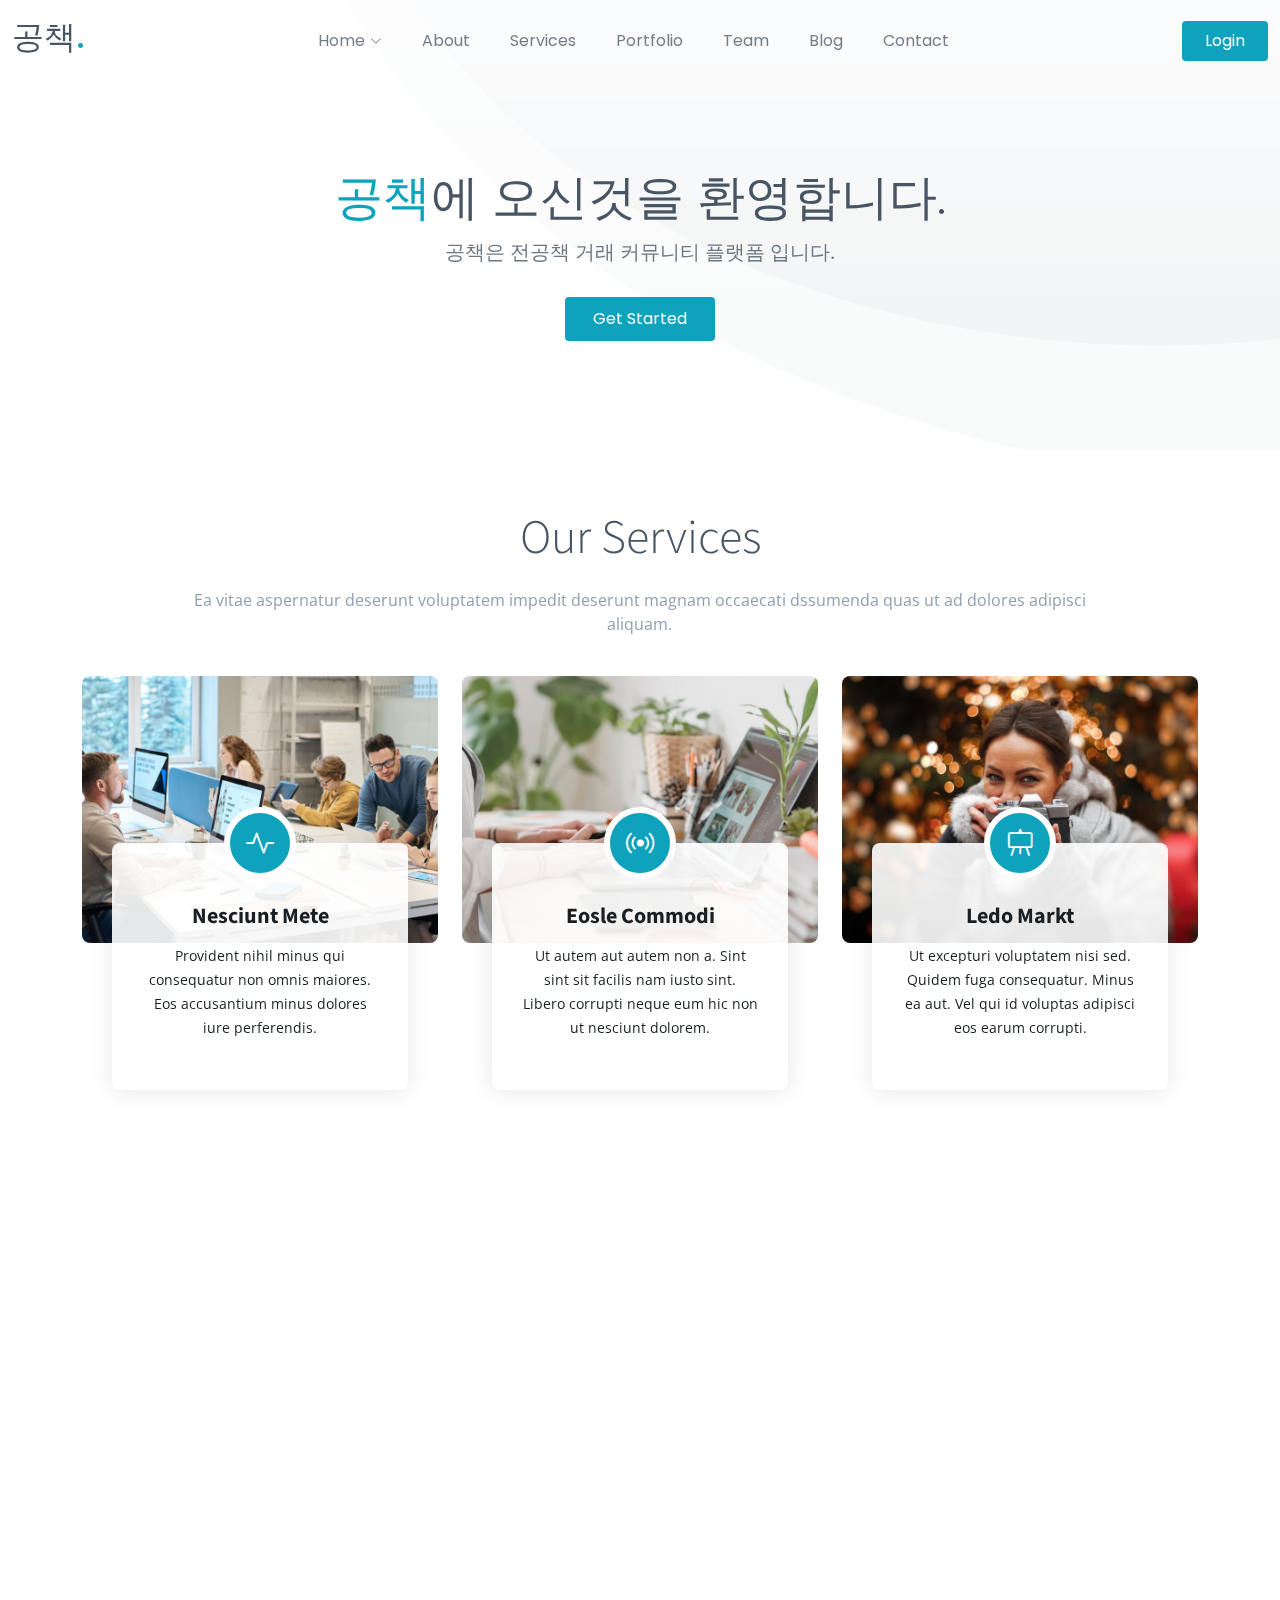
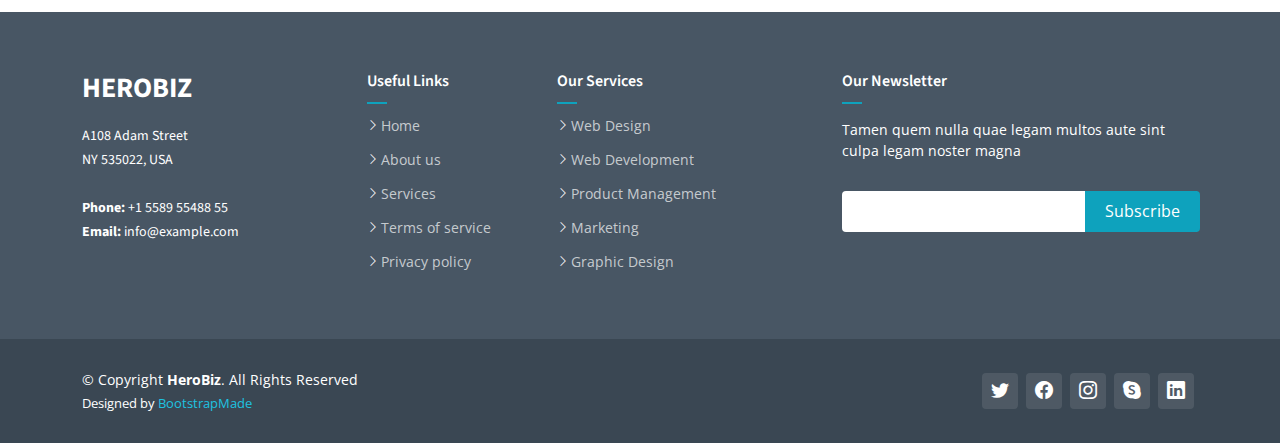
==== noteBook_Markup/HeroBiz/index.html @ c150d052 "FEAT: 추가 MarkUp" ====
<!DOCTYPE html>
<html lang="en">

<head>
  <meta charset="utf-8">
  <meta content="width=device-width, initial-scale=1.0" name="viewport">

  <title>NoteBook - Project</title>
  <meta content="" name="description">
  <meta content="" name="keywords">

  <!-- Favicons -->
  <link href="assets/img/favicon.png" rel="icon">
  <link href="assets/img/apple-touch-icon.png" rel="apple-touch-icon">

  <!-- Google Fonts -->
  <link rel="preconnect" href="https://fonts.googleapis.com">
  <link rel="preconnect" href="https://fonts.gstatic.com" crossorigin>
  <link href="https://fonts.googleapis.com/css2?family=Open+Sans:ital,wght@0,300;0,400;0,500;0,600;0,700;1,300;1,400;1,500;1,600;1,700&family=Poppins:ital,wght@0,300;0,400;0,500;0,600;0,700;1,300;1,400;1,500;1,600;1,700&family=Source+Sans+Pro:ital,wght@0,300;0,400;0,600;0,700;1,300;1,400;1,600;1,700&display=swap" rel="stylesheet">

  <!-- Vendor CSS Files -->
  <link href="assets/vendor/bootstrap/css/bootstrap.min.css" rel="stylesheet">
  <link href="assets/vendor/bootstrap-icons/bootstrap-icons.css" rel="stylesheet">
  <link href="assets/vendor/aos/aos.css" rel="stylesheet">
  <link href="assets/vendor/glightbox/css/glightbox.min.css" rel="stylesheet">
  <link href="assets/vendor/swiper/swiper-bundle.min.css" rel="stylesheet">

  <!-- Variables CSS Files. Uncomment your preferred color scheme -->
  <link href="assets/css/variables.css" rel="stylesheet">

  <!-- Template Main CSS File -->
  <link href="assets/css/main.css" rel="stylesheet">
</head>

<body>

  <!-- ======= Header ======= -->
  <header id="header" class="header fixed-top" data-scrollto-offset="0">
    <div class="container-fluid d-flex align-items-center justify-content-between">

      <a href="index.html" class="logo d-flex align-items-center scrollto me-auto me-lg-0">
        <!-- Uncomment the line below if you also wish to use an image logo -->
        <!-- <img src="assets/img/logo.png" alt=""> -->
        <h1>공책<span>.</span></h1>
      </a>

      <nav id="navbar" class="navbar">
        <ul>

          <li class="dropdown"><a href="#"><span>Home</span> <i class="bi bi-chevron-down dropdown-indicator"></i></a>
            <ul>
              <li><a href="index.html">Home 1 - index.html</a></li>
              <li><a href="index-2.html">Home 2 - index-2.html</a></li>
              <li><a href="index-3.html">Home 3 - index-3.html</a></li>
              <li><a href="index-4.html" class="active">Home 4 - index-4.html</a></li>
            </ul>
          </li>

          <li><a class="nav-link scrollto" href="index.html#about">About</a></li>
          <li><a class="nav-link scrollto" href="index.html#services">Services</a></li>
          <li><a class="nav-link scrollto" href="index.html#portfolio">Portfolio</a></li>
          <li><a class="nav-link scrollto" href="index.html#team">Team</a></li>
          <li><a href="blog.html">Blog</a></li>
          <li><a class="nav-link scrollto" href="index.html#contact">Contact</a></li>
        </ul>
        <i class="bi bi-list mobile-nav-toggle d-none"></i>
      </nav><!-- .navbar -->

      <a class="btn-getstarted scrollto" href="index.html#about">Login</a>

    </div>
  </header><!-- End Header -->

  <section id="hero-static" class="hero-static d-flex align-items-center">
    <div class="container d-flex flex-column justify-content-center align-items-center text-center position-relative" data-aos="zoom-out">
      <h2><span>공책</span>에 오신것을 환영합니다.</h2>
      <p>공책은 전공책 거래 커뮤니티 플랫폼 입니다.</p>
      <div class="d-flex">
        <a href="#about" class="btn-get-started scrollto">Get Started</a>
      </div>
    </div>
  </section>

  <main id="main">

    <!-- ======= Services Section ======= -->
    <section id="services" class="services">
      <div class="container" data-aos="fade-up">

        <div class="section-header">
          <h2>Our Services</h2>
          <p>Ea vitae aspernatur deserunt voluptatem impedit deserunt magnam occaecati dssumenda quas ut ad dolores adipisci aliquam.</p>
        </div>

        <div class="row gy-5">

          <div class="col-xl-4 col-md-6" data-aos="zoom-in" data-aos-delay="200">
            <div class="service-item">
              <div class="img">
                <img src="assets/img/services-1.jpg" class="img-fluid" alt="">
              </div>
              <div class="details position-relative">
                <div class="icon">
                  <i class="bi bi-activity"></i>
                </div>
                <a href="#" class="stretched-link">
                  <h3>Nesciunt Mete</h3>
                </a>
                <p>Provident nihil minus qui consequatur non omnis maiores. Eos accusantium minus dolores iure perferendis.</p>
              </div>
            </div>
          </div><!-- End Service Item -->

          <div class="col-xl-4 col-md-6" data-aos="zoom-in" data-aos-delay="300">
            <div class="service-item">
              <div class="img">
                <img src="assets/img/services-2.jpg" class="img-fluid" alt="">
              </div>
              <div class="details position-relative">
                <div class="icon">
                  <i class="bi bi-broadcast"></i>
                </div>
                <a href="#" class="stretched-link">
                  <h3>Eosle Commodi</h3>
                </a>
                <p>Ut autem aut autem non a. Sint sint sit facilis nam iusto sint. Libero corrupti neque eum hic non ut nesciunt dolorem.</p>
              </div>
            </div>
          </div><!-- End Service Item -->

          <div class="col-xl-4 col-md-6" data-aos="zoom-in" data-aos-delay="400">
            <div class="service-item">
              <div class="img">
                <img src="assets/img/services-3.jpg" class="img-fluid" alt="">
              </div>
              <div class="details position-relative">
                <div class="icon">
                  <i class="bi bi-easel"></i>
                </div>
                <a href="#" class="stretched-link">
                  <h3>Ledo Markt</h3>
                </a>
                <p>Ut excepturi voluptatem nisi sed. Quidem fuga consequatur. Minus ea aut. Vel qui id voluptas adipisci eos earum corrupti.</p>
              </div>
            </div>
          </div><!-- End Service Item -->

          <div class="col-xl-4 col-md-6" data-aos="zoom-in" data-aos-delay="500">
            <div class="service-item">
              <div class="img">
                <img src="assets/img/services-4.jpg" class="img-fluid" alt="">
              </div>
              <div class="details position-relative">
                <div class="icon">
                  <i class="bi bi-bounding-box-circles"></i>
                </div>
                <a href="#" class="stretched-link">
                  <h3>Asperiores Commodit</h3>
                </a>
                <p>Non et temporibus minus omnis sed dolor esse consequatur. Cupiditate sed error ea fuga sit provident adipisci neque.</p>
                <a href="#" class="stretched-link"></a>
              </div>
            </div>
          </div><!-- End Service Item -->

          <div class="col-xl-4 col-md-6" data-aos="zoom-in" data-aos-delay="600">
            <div class="service-item">
              <div class="img">
                <img src="assets/img/services-5.jpg" class="img-fluid" alt="">
              </div>
              <div class="details position-relative">
                <div class="icon">
                  <i class="bi bi-calendar4-week"></i>
                </div>
                <a href="#" class="stretched-link">
                  <h3>Velit Doloremque</h3>
                </a>
                <p>Cumque et suscipit saepe. Est maiores autem enim facilis ut aut ipsam corporis aut. Sed animi at autem alias eius labore.</p>
                <a href="#" class="stretched-link"></a>
              </div>
            </div>
          </div><!-- End Service Item -->

          <div class="col-xl-4 col-md-6" data-aos="zoom-in" data-aos-delay="700">
            <div class="service-item">
              <div class="img">
                <img src="assets/img/services-6.jpg" class="img-fluid" alt="">
              </div>
              <div class="details position-relative">
                <div class="icon">
                  <i class="bi bi-chat-square-text"></i>
                </div>
                <a href="#" class="stretched-link">
                  <h3>Dolori Architecto</h3>
                </a>
                <p>Hic molestias ea quibusdam eos. Fugiat enim doloremque aut neque non et debitis iure. Corrupti recusandae ducimus enim.</p>
                <a href="#" class="stretched-link"></a>
              </div>
            </div>
          </div><!-- End Service Item -->

        </div>
      </div>
    </section><!-- End Services Section -->

  </main><!-- End #main -->

  <!-- ======= Footer ======= -->
  <footer id="footer" class="footer">

    <div class="footer-content">
      <div class="container">
        <div class="row">

          <div class="col-lg-3 col-md-6">
            <div class="footer-info">
              <h3>HeroBiz</h3>
              <p>
                A108 Adam Street <br>
                NY 535022, USA<br><br>
                <strong>Phone:</strong> +1 5589 55488 55<br>
                <strong>Email:</strong> info@example.com<br>
              </p>
            </div>
          </div>

          <div class="col-lg-2 col-md-6 footer-links">
            <h4>Useful Links</h4>
            <ul>
              <li><i class="bi bi-chevron-right"></i> <a href="#">Home</a></li>
              <li><i class="bi bi-chevron-right"></i> <a href="#">About us</a></li>
              <li><i class="bi bi-chevron-right"></i> <a href="#">Services</a></li>
              <li><i class="bi bi-chevron-right"></i> <a href="#">Terms of service</a></li>
              <li><i class="bi bi-chevron-right"></i> <a href="#">Privacy policy</a></li>
            </ul>
          </div>

          <div class="col-lg-3 col-md-6 footer-links">
            <h4>Our Services</h4>
            <ul>
              <li><i class="bi bi-chevron-right"></i> <a href="#">Web Design</a></li>
              <li><i class="bi bi-chevron-right"></i> <a href="#">Web Development</a></li>
              <li><i class="bi bi-chevron-right"></i> <a href="#">Product Management</a></li>
              <li><i class="bi bi-chevron-right"></i> <a href="#">Marketing</a></li>
              <li><i class="bi bi-chevron-right"></i> <a href="#">Graphic Design</a></li>
            </ul>
          </div>

          <div class="col-lg-4 col-md-6 footer-newsletter">
            <h4>Our Newsletter</h4>
            <p>Tamen quem nulla quae legam multos aute sint culpa legam noster magna</p>
            <form action="" method="post">
              <input type="email" name="email"><input type="submit" value="Subscribe">
            </form>

          </div>

        </div>
      </div>
    </div>

    <div class="footer-legal text-center">
      <div class="container d-flex flex-column flex-lg-row justify-content-center justify-content-lg-between align-items-center">

        <div class="d-flex flex-column align-items-center align-items-lg-start">
          <div class="copyright">
            &copy; Copyright <strong><span>HeroBiz</span></strong>. All Rights Reserved
          </div>
          <div class="credits">
            <!-- All the links in the footer should remain intact. -->
            <!-- You can delete the links only if you purchased the pro version. -->
            <!-- Licensing information: https://bootstrapmade.com/license/ -->
            <!-- Purchase the pro version with working PHP/AJAX contact form: https://bootstrapmade.com/herobiz-bootstrap-business-template/ -->
            Designed by <a href="https://bootstrapmade.com/">BootstrapMade</a>
          </div>
        </div>

        <div class="social-links order-first order-lg-last mb-3 mb-lg-0">
          <a href="#" class="twitter"><i class="bi bi-twitter"></i></a>
          <a href="#" class="facebook"><i class="bi bi-facebook"></i></a>
          <a href="#" class="instagram"><i class="bi bi-instagram"></i></a>
          <a href="#" class="google-plus"><i class="bi bi-skype"></i></a>
          <a href="#" class="linkedin"><i class="bi bi-linkedin"></i></a>
        </div>

      </div>
    </div>

  </footer><!-- End Footer -->

  <a href="#" class="scroll-top d-flex align-items-center justify-content-center"><i class="bi bi-arrow-up-short"></i></a>

  <div id="preloader"></div>

  <!-- Vendor JS Files -->
  <script src="assets/vendor/bootstrap/js/bootstrap.bundle.min.js"></script>
  <script src="assets/vendor/aos/aos.js"></script>
  <script src="assets/vendor/glightbox/js/glightbox.min.js"></script>
  <script src="assets/vendor/isotope-layout/isotope.pkgd.min.js"></script>
  <script src="assets/vendor/swiper/swiper-bundle.min.js"></script>
  <script src="assets/vendor/php-email-form/validate.js"></script>

  <!-- Template Main JS File -->
  <script src="assets/js/main.js"></script>

</body>

</html>
---- noteBook_Markup/HeroBiz/assets/css/variables.css ----
/**
* Template Name: HeroBiz
* File: variables.css
* Description: Easily customize colors, typography, and other repetitive properties used in the template main stylesheet file main.css
* 
* Template URL: https://bootstrapmade.com/herobiz-bootstrap-business-template/
* Author: BootstrapMade.com
* License: https://bootstrapmade.com/license/
* 
* Contents:
* 1. HeroBiz template variables 
* 2. Override default Bootstrap variables
* 3. Set color and background class names
*
* Learn more about CSS variables at https://developer.mozilla.org/en-US/docs/Web/CSS/Using_CSS_custom_properties
*/

/*--------------------------------------------------------------
# 1. HeroBiz template variables 
--------------------------------------------------------------*/
:root {

  /* Fonts */
  --font-default: 'Open Sans', system-ui, -apple-system, "Segoe UI", Roboto, "Helvetica Neue", Arial, "Noto Sans", "Liberation Sans", sans-serif, "Apple Color Emoji", "Segoe UI Emoji", "Segoe UI Symbol", "Noto Color Emoji";
  --font-primary: 'Source Sans Pro', sans-serif;
  --font-secondary: 'Poppins', sans-serif;

  /* Colors */
  /* The *-rgb color names are simply the RGB converted value of the corresponding color for use in the rgba() function */

  /* Default text color */
  --color-default: #1a1f24;
  --color-default-rgb: 26, 31, 36;

  /* Defult links color */
  --color-links: #0ea2bd;
  --color-links-hover: #1ec3e0;

  /* Primay colors */
  --color-primary: #0ea2bd;
  --color-primary-light: #1ec3e0;
  --color-primary-dark: #0189a1;

  --color-primary-rgb: 14, 162, 189;
  --color-primary-light-rgb: 30, 195, 224;
  --color-primary-dark-rgb: 1, 137, 161;

  /* Secondary colors */
  --color-secondary: #485664;
  --color-secondary-light: #8f9fae;
  --color-secondary-dark: #3a4753;

  --color-secondary-rgb: 72, 86, 100;
  --color-secondary-light-rgb: 143, 159, 174;
  --color-secondary-dark-rgb: 58, 71, 83;

  /* General colors */
  --color-blue: #0d6efd;
  --color-blue-rgb: 13, 110, 253;

  --color-indigo: #6610f2;
  --color-indigo-rgb: 102, 16, 242;

  --color-purple: #6f42c1;
  --color-purple-rgb: 111, 66, 193;

  --color-pink: #f3268c;
  --color-pink-rgb: 243, 38, 140;

  --color-red: #df1529;
  --color-red-rgb: 223, 21, 4;

  --color-orange: #fd7e14;
  --color-orange-rgb: 253, 126, 20;

  --color-yellow: #ffc107;
  --color-yellow-rgb: 255, 193, 7;

  --color-green: #059652;
  --color-green-rgb: 5, 150, 82;

  --color-teal: #20c997;
  --color-teal-rgb: 32, 201, 151;

  --color-cyan: #0dcaf0;
  --color-cyan-rgb: 13, 202, 240;

  --color-white: #ffffff;
  --color-white-rgb: 255, 255, 255;

  --color-gray: #6c757d;
  --color-gray-rgb: 108, 117, 125;

  --color-black: #000000;
  --color-black-rgb: 0, 0, 0;
  
}

/*--------------------------------------------------------------
# 2. Override default Bootstrap variables
--------------------------------------------------------------*/
:root {

  --bs-blue: var(--color-blue);
  --bs-indigo: var(--color-indigo);
  --bs-purple: var(--color-purple);
  --bs-pink: var(--color-pink);
  --bs-red: var(--color-red);
  --bs-orange: var(--color-orange);
  --bs-yellow: var(--color-yellow);
  --bs-green: var(--color-green);
  --bs-teal: var(--color-teal);
  --bs-cyan: var(--color-cyan);
  --bs-white: var(--color-white);
  --bs-gray: var(--color-gray);
  --bs-gray-dark: #343a40;
  --bs-gray-100: #f8f9fa;
  --bs-gray-200: #e9ecef;
  --bs-gray-300: #dee2e6;
  --bs-gray-400: #ced4da;
  --bs-gray-500: #adb5bd;
  --bs-gray-600: #6c757d;
  --bs-gray-700: #495057;
  --bs-gray-800: #343a40;
  --bs-gray-900: #212529;
  --bs-primary: var(--color-blue);
  --bs-secondary: var(--color-blue);
  --bs-success: #198754;
  --bs-info: #0dcaf0;
  --bs-warning: #ffc107;
  --bs-danger: #dc3545;
  --bs-light: #f8f9fa;
  --bs-dark: #212529;
  --bs-primary-rgb: var(--color-primary-rgb);
  --bs-secondary-rgb: var(--color-secondary-rgb);
  --bs-success-rgb: 25, 135, 84;
  --bs-info-rgb: 13, 202, 240;
  --bs-warning-rgb: 255, 193, 7;
  --bs-danger-rgb: 220, 53, 69;
  --bs-light-rgb: 248, 249, 250;
  --bs-dark-rgb: 33, 37, 41;
  --bs-white-rgb: var(--color-white-rgb);
  --bs-black-rgb: var(--color-black-rgb);
  --bs-body-color-rgb: var(--color-default-rgb);
  --bs-body-bg-rgb: 255, 255, 255;
  --bs-font-sans-serif: var(--font-default);
  --bs-font-monospace: SFMono-Regular, Menlo, Monaco, Consolas, "Liberation Mono", "Courier New", monospace;
  --bs-gradient: linear-gradient(180deg, rgba(255, 255, 255, 0.15), rgba(255, 255, 255, 0));
  --bs-body-font-family: var(--font-default);
  --bs-body-font-size: 1rem;
  --bs-body-font-weight: 400;
  --bs-body-line-height: 1.5;
  --bs-body-color: var(--color-default);
  --bs-body-bg: #fff;

}

/*--------------------------------------------------------------
# 3. Set color and background class names
--------------------------------------------------------------*/
/* Fonts */
.font-default { font-family: var(--font-default) !important; }
.font-primary { font-family: var(--font-primary) !important;}
.font-secondary { font-family: var(--font-secondary) !important; }

/* Text Colors */
.color-default { color: var(--color-default) !important; }
.color-links { color: var(--color-links) !important; }
.color-links:hover { color: var(--color-links-hover) !important; }
.color-primary { color: var(--color-primary) !important; }
.color-primary-light { color: var(--color-primary-light) !important; }
.color-primary-dark { color: var(--color-primary-dark) !important; }
.color-secondary { color: var(--color-secondary) !important; }
.color-secondary-light { color: var(--color-secondary-light) !important; }
.color-secondary-dark { color: var(--color-secondary-dark) !important; }
.color-blue { color: var(--color-blue) !important; }
.color-indigo { color: var(--color-indigo) !important; }
.color-purple { color: var(--color-purple) !important; }
.color-pink { color: var(--color-pink) !important; }
.color-red { color: var(--color-red) !important; }
.color-orange { color: var(--color-orange) !important; }
.color-yellow { color: var(--color-yellow) !important; }
.color-green { color: var(--color-green) !important; }
.color-teal { color: var(--color-teal) !important; }
.color-cyan { color: var(--color-cyan) !important; }
.color-white { color: var(--color-white) !important; }
.color-gray { color: var(--color-gray) !important; }
.color-black { color: var(--color-black) !important; }

/* Background Colors */
.bg-default { background-color: var(--color-default) !important; }
.bg-primary { background-color: var(--color-primary) !important; }
.bg-primary-light { background-color: var(--color-primary-light) !important; }
.bg-primary-dark { background-color: var(--color-primary-dark) !important; }
.bg-secondary { background-color: var(--color-secondary) !important; }
.bg-secondary-light { background-color: var(--color-secondary-light) !important; }
.bg-secondary-dark { background-color: var(--color-secondary-dark) !important; }
.bg-blue { background-color: var(--color-blue) !important; }
.bg-indigo { background-color: var(--color-indigo) !important; }
.bg-purple { background-color: var(--color-purple) !important; }
.bg-pink { background-color: var(--color-pink) !important; }
.bg-red { background-color: var(--color-red) !important; }
.bg-orange { background-color: var(--color-orange) !important; }
.bg-yellow { background-color: var(--color-yellow) !important; }
.bg-green { background-color: var(--color-green) !important; }
.bg-teal { background-color: var(--color-teal) !important; }
.bg-cyan { background-color: var(--color-cyan) !important; }
.bg-white { background-color: var(--color-white) !important; }
.bg-gray { background-color: var(--color-gray) !important; }
.bg-black { background-color: var(--color-black) !important; }
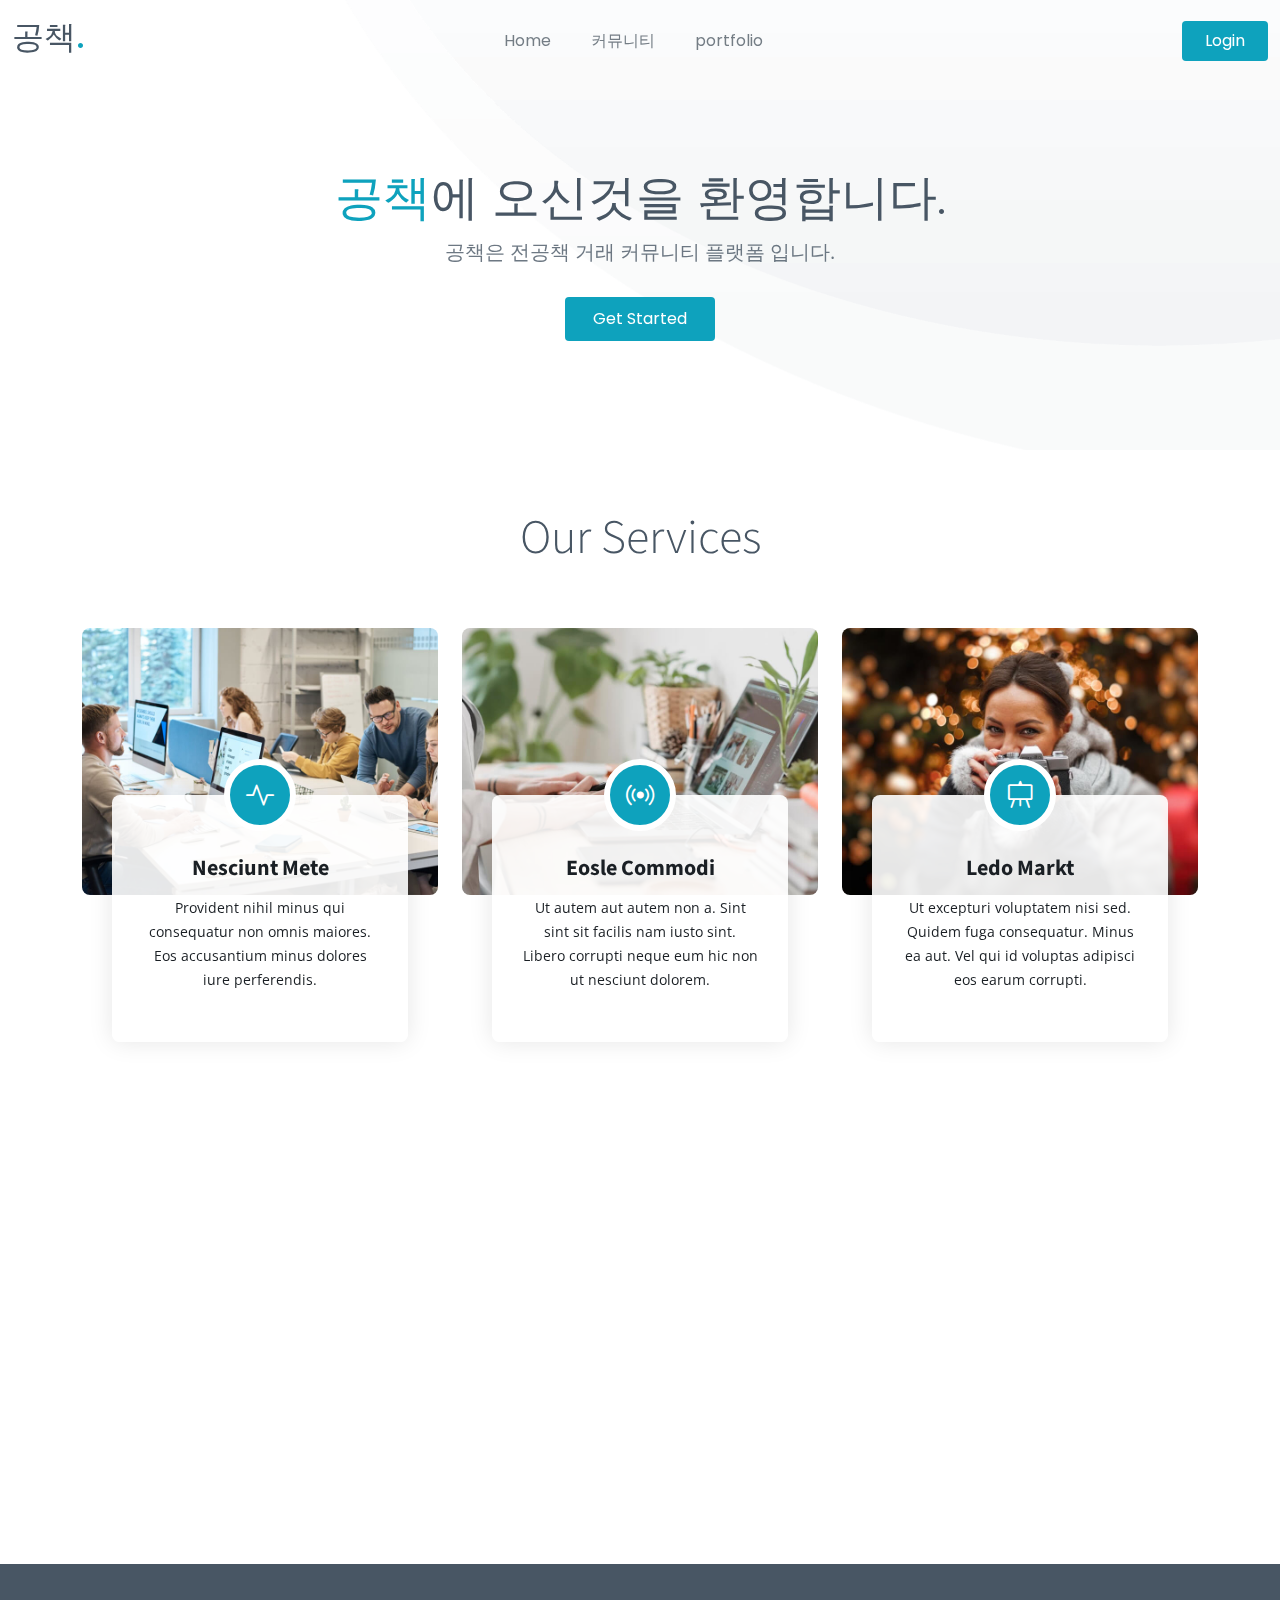
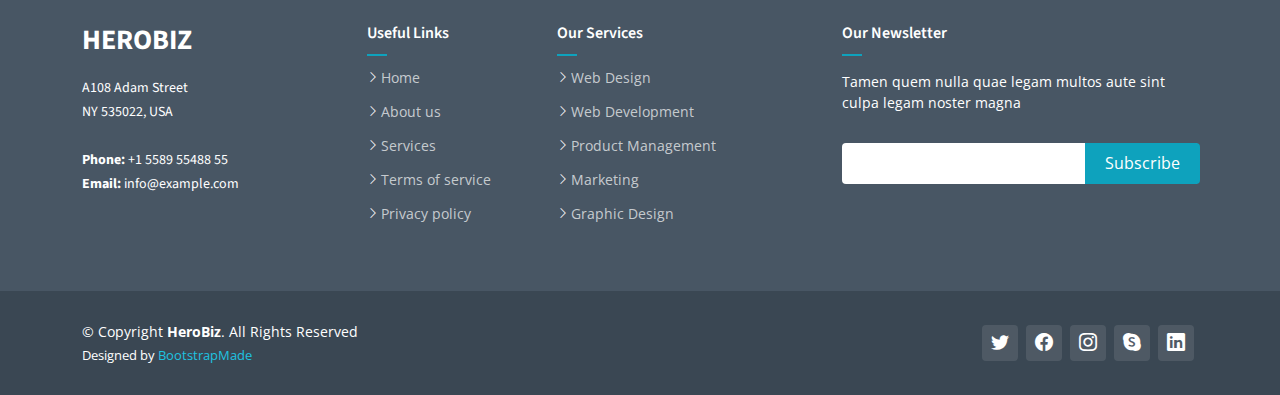
==== commit 296b65e5: "FEAT: 로그인 Section Markup" ====
--- a/noteBook_Markup/HeroBiz/index.html
+++ b/noteBook_Markup/HeroBiz/index.html
@@ -43,30 +43,18 @@
         <!-- <img src="assets/img/logo.png" alt=""> -->
         <h1>공책<span>.</span></h1>
       </a>
-
+      
       <nav id="navbar" class="navbar">
         <ul>
-
-          <li class="dropdown"><a href="#"><span>Home</span> <i class="bi bi-chevron-down dropdown-indicator"></i></a>
-            <ul>
-              <li><a href="index.html">Home 1 - index.html</a></li>
-              <li><a href="index-2.html">Home 2 - index-2.html</a></li>
-              <li><a href="index-3.html">Home 3 - index-3.html</a></li>
-              <li><a href="index-4.html" class="active">Home 4 - index-4.html</a></li>
-            </ul>
-          </li>
-
-          <li><a class="nav-link scrollto" href="index.html#about">About</a></li>
-          <li><a class="nav-link scrollto" href="index.html#services">Services</a></li>
-          <li><a class="nav-link scrollto" href="index.html#portfolio">Portfolio</a></li>
-          <li><a class="nav-link scrollto" href="index.html#team">Team</a></li>
-          <li><a href="blog.html">Blog</a></li>
-          <li><a class="nav-link scrollto" href="index.html#contact">Contact</a></li>
+          <li><a href="index.html"><span>Home</span></a></li>
+          <li><a href="blog.html">커뮤니티</a></li>
+          <!-- <li><a href="inner-page.html">inner-page</a></li> -->
+          <li><a href="portfolio-details.html">portfolio</a></li>
         </ul>
         <i class="bi bi-list mobile-nav-toggle d-none"></i>
       </nav><!-- .navbar -->
 
-      <a class="btn-getstarted scrollto" href="index.html#about">Login</a>
+      <a class="btn-getstarted scrollto" href="login.html">Login</a>
 
     </div>
   </header><!-- End Header -->
@@ -89,7 +77,6 @@
 
         <div class="section-header">
           <h2>Our Services</h2>
-          <p>Ea vitae aspernatur deserunt voluptatem impedit deserunt magnam occaecati dssumenda quas ut ad dolores adipisci aliquam.</p>
         </div>
 
         <div class="row gy-5">
--- a/noteBook_Markup/HeroBiz/assets/css/main.css
+++ b/noteBook_Markup/HeroBiz/assets/css/main.css
@@ -3174,4 +3174,8 @@
 .footer .footer-legal .social-links a:hover {
   background: var(--color-primary);
   text-decoration: none;
+}
+
+a.btn-getstarted:hover {
+  text-decoration: underline;
 }